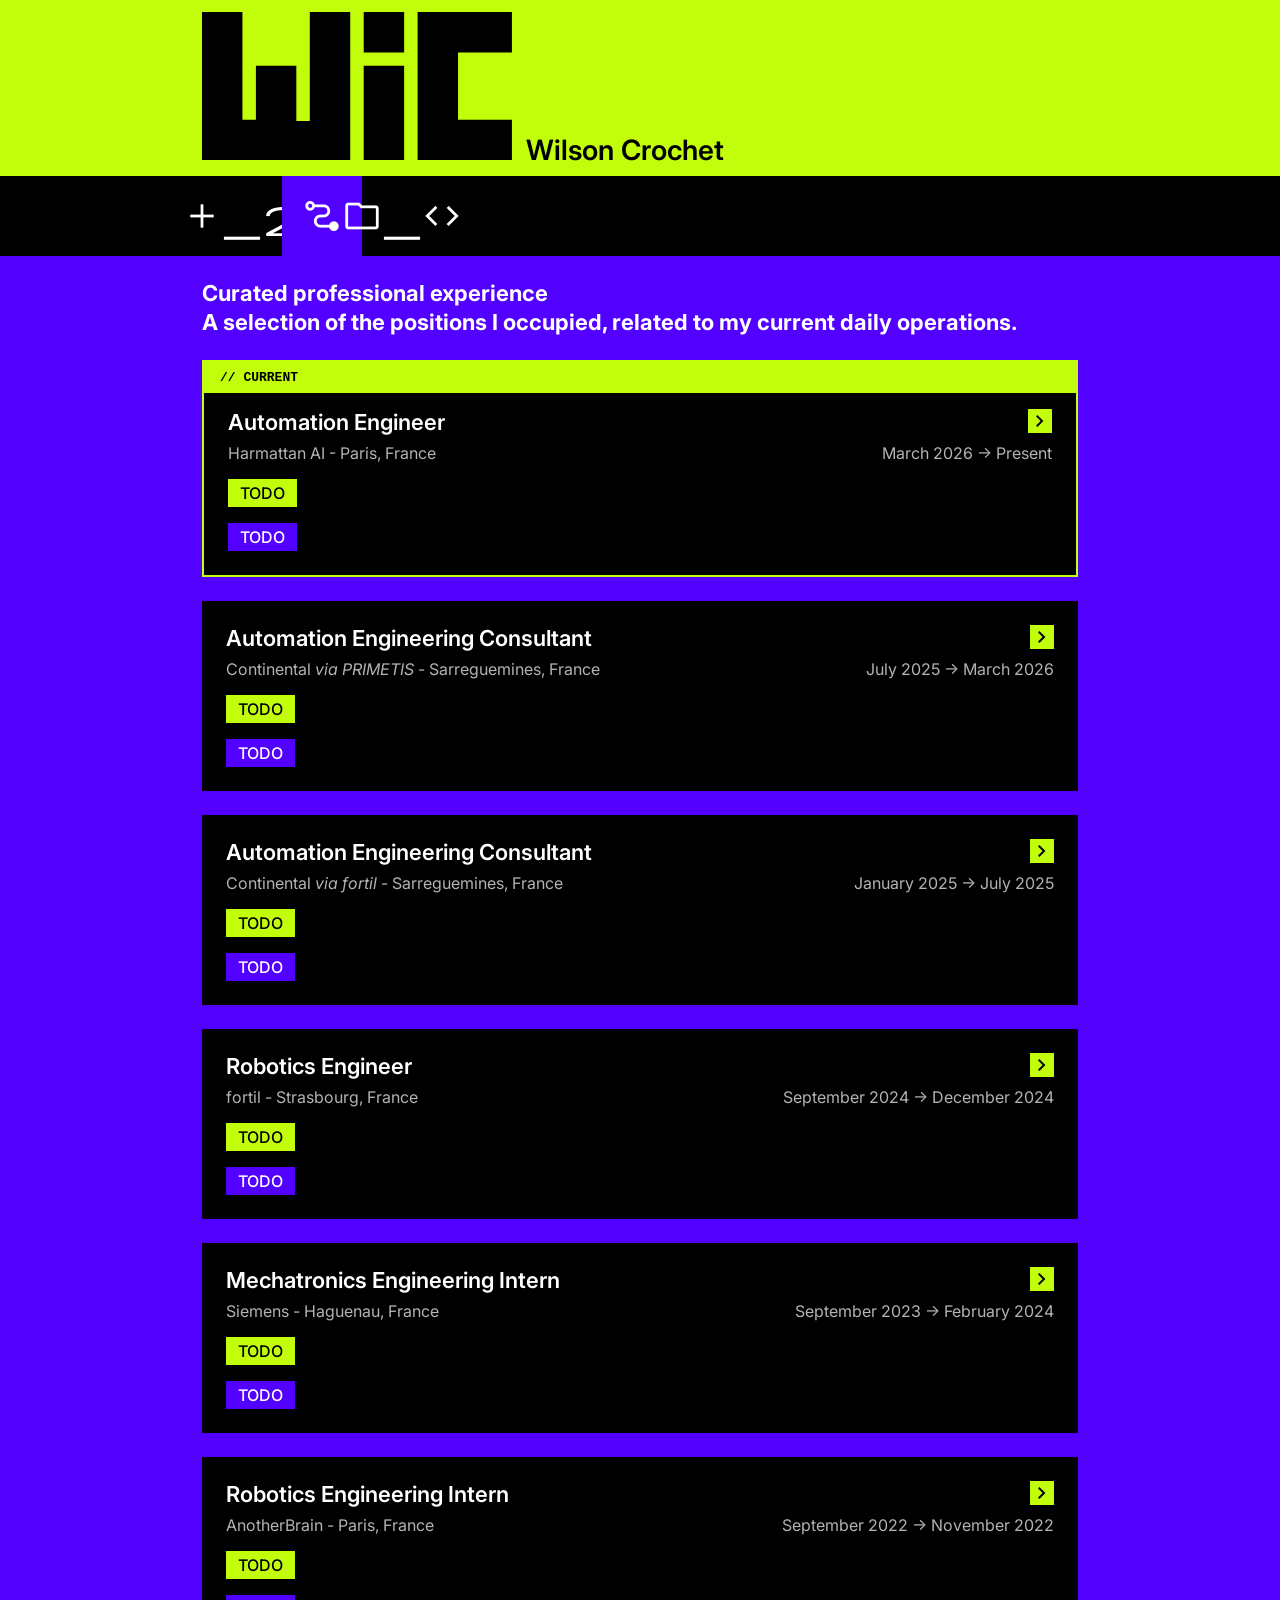
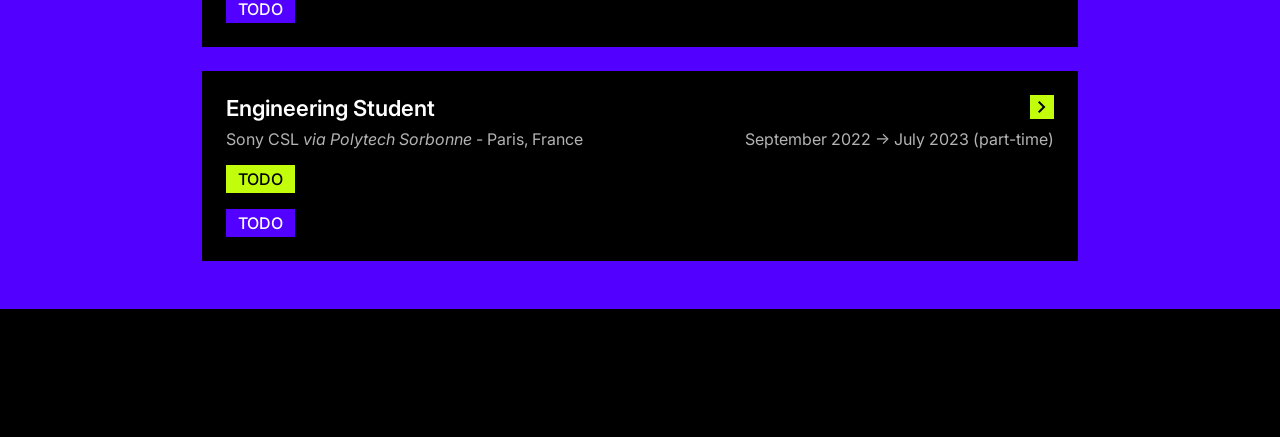
==== experience.html @ 0f0905fe "added skills/techs distinction in job element" ====
<!doctype html>
<html lang="en">
    <head>
        <meta charset="UTF-8" />
        <title>Wilson Crochet - Experience</title>
        <link rel="stylesheet" href="style.css" />
        <meta name="viewport" content="width=device-width, initial-scale=1" />

        <!-- fonts -->
        <link rel="preconnect" href="https://fonts.googleapis.com" />
        <link rel="preconnect" href="https://fonts.gstatic.com" crossorigin />
        <link
            href="https://fonts.googleapis.com/css2?family=Inter:ital,opsz,wght@0,14..32,100..900;1,14..32,100..900&family=Istok+Web:ital,wght@0,400;0,700;1,400;1,700&family=Work+Sans:wght@100..900&display=swap"
            rel="stylesheet"
        />
        <!-- icons -->
        <link
            href="https://fonts.googleapis.com/css2?family=Material+Symbols+Outlined&icon_names=add_2,chevron_right,conversion_path,folder_code&display=block"
            rel="stylesheet"
        />
    </head>

    <body>
        <header>
            <div class="inner">
                <img class="logo" src="rsrc/logo.svg" />
                <span>Wilson Crochet</span>
            </div>
        </header>

        <nav>
            <div class="inner">
                <a href="main.html" title="Homepage">
                    <span class="material-symbols-outlined size-40">
                        add_2
                    </span>
                </a>
                <a href="experience.html" title="Experience" id="selected">
                    <span class="material-symbols-outlined size-40">
                        conversion_path
                    </span>
                </a>
                <a href="projects.html" title="Projects">
                    <span class="material-symbols-outlined size-40">
                        folder_code
                    </span>
                </a>
            </div>
        </nav>

        <main>
            <div class="inner">
                <h1>Curated professional experience</h1>
                <p id="subintro">
                    <b>
                        A selection of the positions I occupied, related to my current daily operations.
                    </b>
                </p>

                <div class="jobelement-container" id="current">
                    <div class="jobelement-current">// CURRENT</div>
                    <div class="jobelement-header">
                        <div class="jobelement-title">Automation Engineer</div>
                        <div class="jobelement-button"><span class="material-symbols-outlined">chevron_right</span></div>
                        <div class="jobelement-company">Harmattan AI - Paris, France</div>
                        <div class="jobelement-dates">March 2026 → Present</div>
                    </div>
                    <div class="jobelement-skills">
                        <span class="jobelement-skill">TODO</span>
                    </div>
                    <div class="jobelement-techs">
                        <span class="jobelement-tech">TODO</span>
                    </div>
                </div>

                <div class="jobelement-container">
                    <div class="jobelement-header">
                        <div class="jobelement-title">Automation Engineering Consultant</div>
                        <div class="jobelement-button"><span class="material-symbols-outlined">chevron_right</span></div>
                        <div class="jobelement-company">Continental <i>via PRIMETIS</i> - Sarreguemines, France</div>
                        <div class="jobelement-dates">July 2025 → March 2026</div>

                    </div>
                    <div class="jobelement-skills">
                        <span class="jobelement-skill">TODO</span>
                    </div>
                    <div class="jobelement-techs">
                        <span class="jobelement-tech">TODO</span>
                    </div>
                </div>

                <div class="jobelement-container">
                    <div class="jobelement-header">
                        <div class="jobelement-title">Automation Engineering Consultant</div>
                        <div class="jobelement-button"><span class="material-symbols-outlined">chevron_right</span></div>
                        <div class="jobelement-company">Continental <i>via fortil</i> - Sarreguemines, France</div>
                        <div class="jobelement-dates">January 2025 → July 2025</div>
                    </div>
                    <div class="jobelement-skills">
                        <span class="jobelement-skill">TODO</span>
                    </div>
                    <div class="jobelement-techs">
                        <span class="jobelement-tech">TODO</span>
                    </div>
                </div>

                <div class="jobelement-container">
                    <div class="jobelement-header">
                        <div class="jobelement-title">Robotics Engineer</div>
                        <div class="jobelement-button"><span class="material-symbols-outlined">chevron_right</span></div>
                        <div class="jobelement-company">fortil - Strasbourg, France</div>
                        <div class="jobelement-dates">September 2024 → December 2024</div>
                    </div>
                    <div class="jobelement-skills">
                        <span class="jobelement-skill">TODO</span>
                    </div>
                    <div class="jobelement-techs">
                        <span class="jobelement-tech">TODO</span>
                    </div>
                </div>

                <div class="jobelement-container">
                    <div class="jobelement-header">
                        <div class="jobelement-title">Mechatronics Engineering Intern</div>
                        <div class="jobelement-button"><span class="material-symbols-outlined">chevron_right</span></div>
                        <div class="jobelement-company">Siemens - Haguenau, France</div>
                        <div class="jobelement-dates">September 2023 → February 2024</div>
                    </div>
                    <div class="jobelement-skills">
                        <span class="jobelement-skill">TODO</span>
                    </div>
                    <div class="jobelement-techs">
                        <span class="jobelement-tech">TODO</span>
                    </div>
                </div>

                <div class="jobelement-container">
                    <div class="jobelement-header">
                        <div class="jobelement-title">Robotics Engineering Intern</div>
                        <div class="jobelement-button"><span class="material-symbols-outlined">chevron_right</span></div>
                        <div class="jobelement-company">AnotherBrain - Paris, France</div>
                        <div class="jobelement-dates">September 2022 → November 2022</div>
                    </div>
                    <div class="jobelement-skills">
                        <span class="jobelement-skill">TODO</span>
                    </div>
                    <div class="jobelement-techs">
                        <span class="jobelement-tech">TODO</span>
                    </div>
                </div>

                <div class="jobelement-container">
                    <div class="jobelement-header">
                        <div class="jobelement-title">Engineering Student</div>
                        <div class="jobelement-button"><span class="material-symbols-outlined">chevron_right</span></div>
                        <div class="jobelement-company">Sony CSL <i>via Polytech Sorbonne</i> - Paris, France</div>
                        <div class="jobelement-dates">September 2022 → July 2023 (part-time)</div>
                    </div>
                    <div class="jobelement-skills">
                        <span class="jobelement-skill">TODO</span>
                    </div>
                    <div class="jobelement-techs">
                        <span class="jobelement-tech">TODO</span>
                    </div>
                </div>
            </div>
        </main>

        <footer>
            <div class="inner"></div>
        </footer>
    </body>
</html>
---- style.css ----
/* global */
:root {
    --primary-color: #c2fe0c;
    --secondary-color: #5200ff;

    --white: #ffffff;
    --black: #000000;

    --cutoff: 900px;
}

* {
    margin: 0;
    padding: 0;
    box-sizing: border-box;
}

.page {
    max-width: var(--cutoff);
    margin: 0 auto;
    display: flex;
    flex-direction: column;
}

body {
    font-family: "Inter", "Work Sans";
    background: var(--black);
    color: var(--white);
}

/* header */
header {
    background: var(--primary-color);
    color: var(--black);
    width: 100%;
    margin: 0;
}

header .inner {
    max-width: var(--cutoff);
    margin: 0 auto;
    padding: 12px 12px;
    text-align: left;

    line-height: 1;
}

header .logo {
    max-width: clamp(320px, 10vw, 720px);
    height: auto;
    padding-right: 10px;
}

header span {
    font-family: "Inter", "Work Sans";
    font-size: 28px;
    font-weight: 600;

    line-height: 1;
}

/* navbar */
nav {
    background: var(--black);
    color: var(--white);
    width: 100%;
    margin: 0;
    font-size: 0px;
}

nav .inner {
    max-width: var(--cutoff);
    height: 80px;
    margin: 0 auto;
    padding-left: 12px;
    text-align: left;
}

nav a {
    height: 80px;
    width: 80px;
    margin: 0px;
    display: inline-flex;
    justify-content: center;
    align-items: center;

    color: var(--white);
    background-color: var(--black);

    border-width: 0px;
    border-radius: 0px;
    text-decoration: none;
}

nav a:hover {
    color: var(--black);
    background-color: var(--primary-color);
}

nav #selected {
    background-color: var(--secondary-color);
}

nav span.size-40 {
    font-size: 40px;
    font-variation-settings: "OPSZ" 40;
}

/* main content */
main {
    background: var(--secondary-color);

    flex: 1;
}

main .inner {
    max-width: var(--cutoff);
    margin: 0 auto;
    padding: 12px 12px 24px;
    text-align: left;
}

main h1 {
    font-size: 22px;
    margin-top: 12px;
    margin-bottom: 0px;
}

#subintro {
    font-size: 22px;
    font-weight: 300;
    line-height: 1.2;
    margin-bottom: 24px;
}

main p {
    line-height: 1.4;
    text-align: justify;
    margin-top: 3px;
    margin-bottom: 3px;
}

/* job element */
.jobelement-current {
    display: none;
    background-color: var(--primary-color);
    color: var(--black);
    padding: 0.5rem 1rem;
    font-family: monospace;
    text-align: left;
    width: calc(100% + 3rem);
    margin: -1.5rem -1.5rem 1rem -1.5rem;
}

#current .jobelement-current {
    font-weight: 600;
    display: block;
}

.jobelement-container {
    display: flex;
    flex-direction: column;
    padding: 1.5rem;
    background: var(--black);
    margin-bottom: 1.5rem;
}

.jobelement-header {
    display: grid;
    grid-template-columns: 1fr auto;
    gap: 0.5rem 1rem;
    margin-bottom: 1rem;
}

#current {
    border: 2px solid var(--primary-color);
}

.jobelement-title {
    grid-column: 1;
    grid-row: 1;
}

.jobelement-button {
    grid-column: 2;
    grid-row: 1;
}

.jobelement-company {
    grid-column: 1;
    grid-row: 2;
}

.jobelement-dates {
    grid-column: 2;
    grid-row: 2;
    text-align: right;
}

.jobelement-button {
    background-color: var(--primary-color);
    color: var(--black);
    width: 24px;
    height: 24px;
    display: flex;
    align-items: center;
    justify-content: center;
    justify-self: end;
}

.jobelement-button .material-symbols-outlined {
    font-size: 24px;
    font-variation-settings: "OPSZ" 24;
    line-height: 24px;
}

.jobelement-title {
    font-size: 22px;
    font-weight: 600;
    color: var(--white);
}

.jobelement-company {
    color: rgba(255, 255, 255, 0.7);
}

.jobelement-dates {
    color: rgba(255, 255, 255, 0.7);
    text-align: right;
}

.jobelement-description {
    line-height: 1.5;
    color: var(--white);
    margin-bottom: 1rem;
}

.jobelement-skills {
    display: flex;
    flex-wrap: wrap;
    gap: 0.5rem;
    margin-bottom: 1rem;
}

.jobelement-skill {
    background-color: var(--primary-color);
    color: var(--black);
    padding: 0.25rem 0.75rem;
    font-weight: 500;
}

.jobelement-techs {
    display: flex;
    flex-wrap: wrap;
    gap: 0.5rem;
}

.jobelement-tech {
    background-color: var(--secondary-color);
    color: var(--white);
    padding: 0.25rem 0.75rem;
    font-weight: 500;
}

/* footer */
footer {
    background: var(--black);
    width: 100%;
    margin: 0;
    padding: 24px;
}

footer .inner {
    max-width: var(--cutoff);
    margin: 0 auto;
    padding: 40px 24px;
}
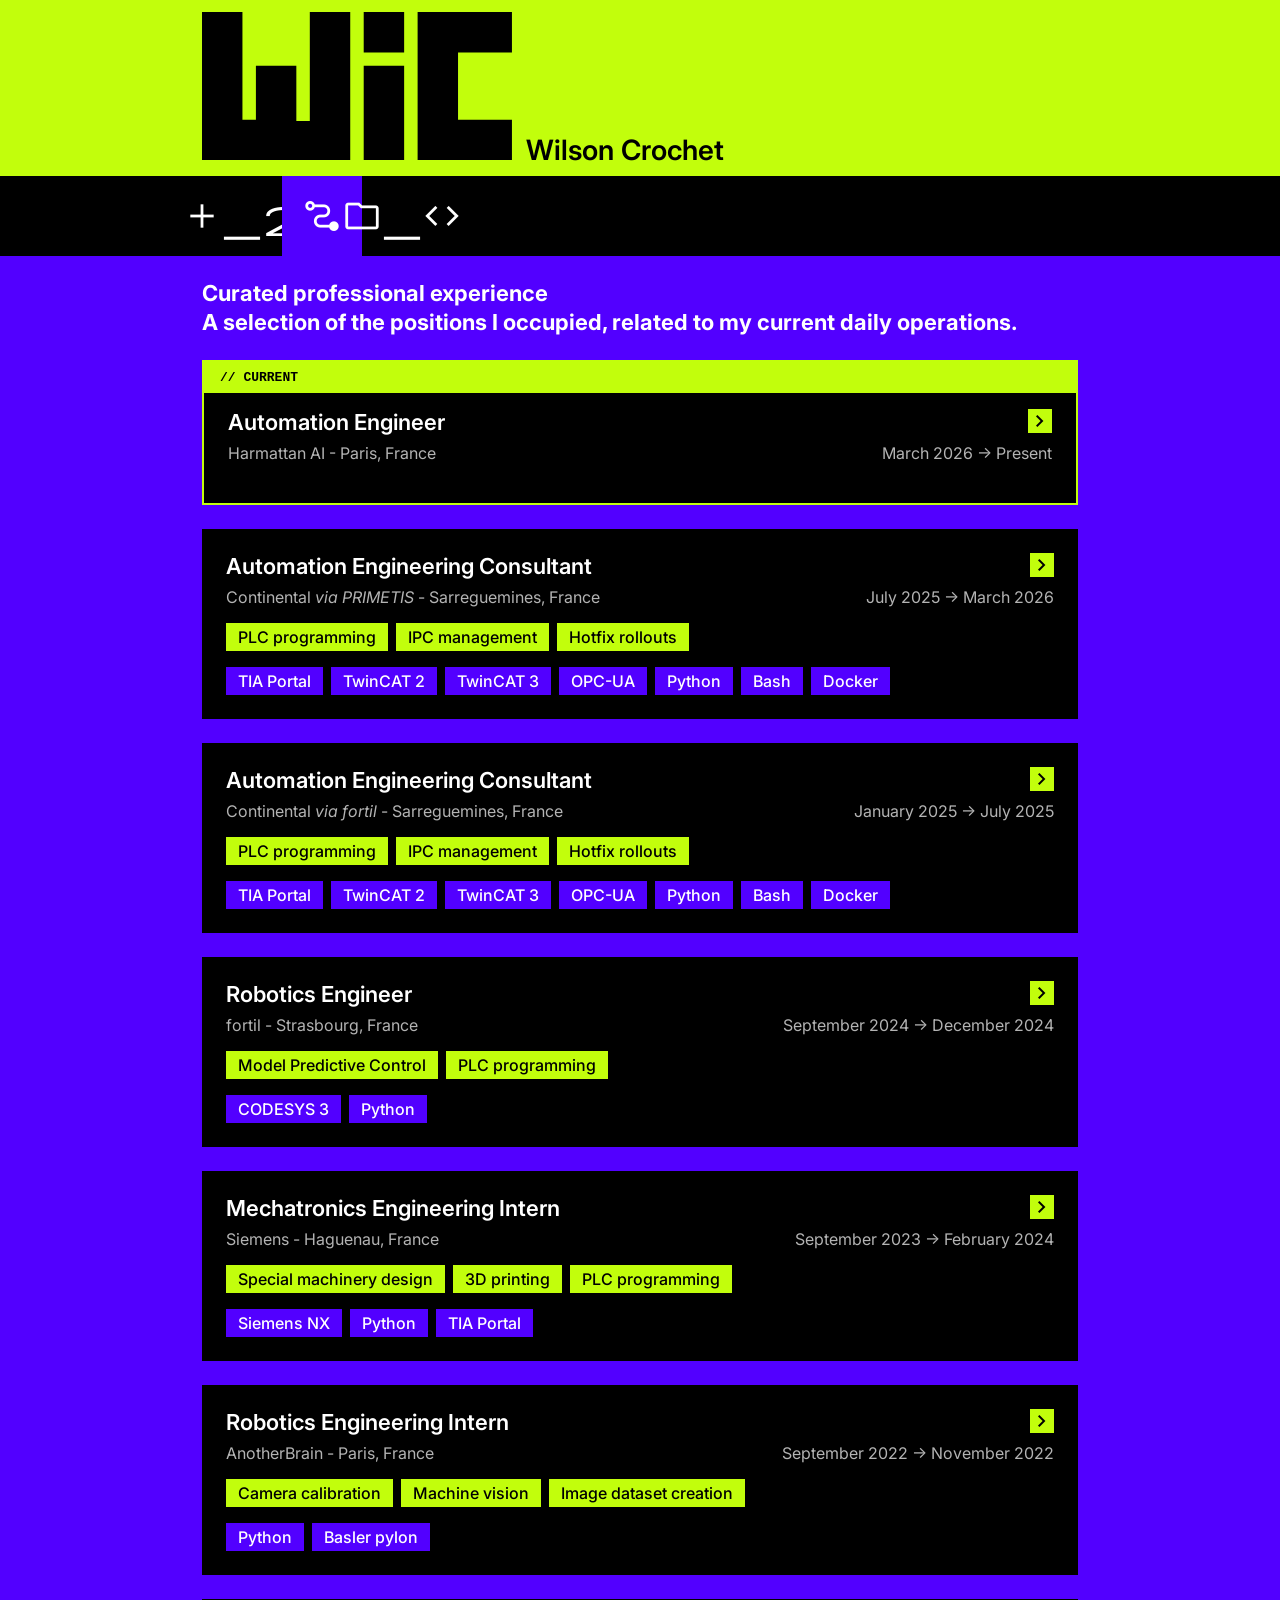
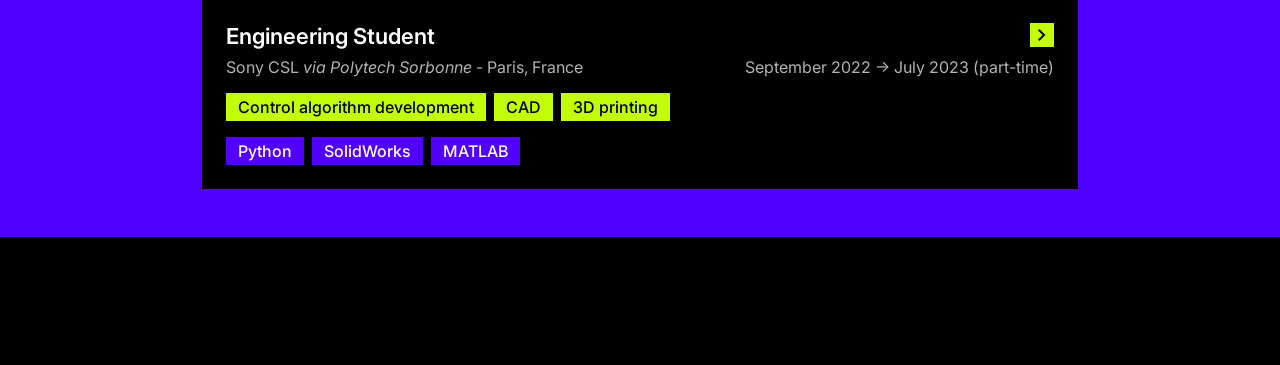
==== commit b325235d: "update experience section" ====
--- a/experience.html
+++ b/experience.html
@@ -65,12 +65,6 @@
                         <div class="jobelement-company">Harmattan AI - Paris, France</div>
                         <div class="jobelement-dates">March 2026 → Present</div>
                     </div>
-                    <div class="jobelement-skills">
-                        <span class="jobelement-skill">TODO</span>
-                    </div>
-                    <div class="jobelement-techs">
-                        <span class="jobelement-tech">TODO</span>
-                    </div>
                 </div>
 
                 <div class="jobelement-container">
@@ -82,10 +76,18 @@
 
                     </div>
                     <div class="jobelement-skills">
-                        <span class="jobelement-skill">TODO</span>
+                        <span class="jobelement-skill">PLC programming</span>
+                        <span class="jobelement-skill">IPC management</span>
+                        <span class="jobelement-skill">Hotfix rollouts</span>
                     </div>
                     <div class="jobelement-techs">
-                        <span class="jobelement-tech">TODO</span>
+                        <span class="jobelement-tech">TIA Portal</span>
+                        <span class="jobelement-tech">TwinCAT 2</span>
+                        <span class="jobelement-tech">TwinCAT 3</span>
+                        <span class="jobelement-tech">OPC-UA</span>
+                        <span class="jobelement-tech">Python</span>
+                        <span class="jobelement-tech">Bash</span>
+                        <span class="jobelement-tech">Docker</span>
                     </div>
                 </div>
 
@@ -97,10 +99,18 @@
                         <div class="jobelement-dates">January 2025 → July 2025</div>
                     </div>
                     <div class="jobelement-skills">
-                        <span class="jobelement-skill">TODO</span>
+                        <span class="jobelement-skill">PLC programming</span>
+                        <span class="jobelement-skill">IPC management</span>
+                        <span class="jobelement-skill">Hotfix rollouts</span>
                     </div>
                     <div class="jobelement-techs">
-                        <span class="jobelement-tech">TODO</span>
+                        <span class="jobelement-tech">TIA Portal</span>
+                        <span class="jobelement-tech">TwinCAT 2</span>
+                        <span class="jobelement-tech">TwinCAT 3</span>
+                        <span class="jobelement-tech">OPC-UA</span>
+                        <span class="jobelement-tech">Python</span>
+                        <span class="jobelement-tech">Bash</span>
+                        <span class="jobelement-tech">Docker</span>
                     </div>
                 </div>
 
@@ -112,10 +122,12 @@
                         <div class="jobelement-dates">September 2024 → December 2024</div>
                     </div>
                     <div class="jobelement-skills">
-                        <span class="jobelement-skill">TODO</span>
+                        <span class="jobelement-skill">Model Predictive Control</span>
+                        <span class="jobelement-skill">PLC programming</span>
                     </div>
                     <div class="jobelement-techs">
-                        <span class="jobelement-tech">TODO</span>
+                        <span class="jobelement-tech">CODESYS 3</span>
+                        <span class="jobelement-tech">Python</span>
                     </div>
                 </div>
 
@@ -127,10 +139,14 @@
                         <div class="jobelement-dates">September 2023 → February 2024</div>
                     </div>
                     <div class="jobelement-skills">
-                        <span class="jobelement-skill">TODO</span>
+                        <span class="jobelement-skill">Special machinery design</span>
+                        <span class="jobelement-skill">3D printing</span>
+                        <span class="jobelement-skill">PLC programming</span>
                     </div>
                     <div class="jobelement-techs">
-                        <span class="jobelement-tech">TODO</span>
+                        <span class="jobelement-tech">Siemens NX</span>
+                        <span class="jobelement-tech">Python</span>
+                        <span class="jobelement-tech">TIA Portal</span>
                     </div>
                 </div>
 
@@ -142,10 +158,13 @@
                         <div class="jobelement-dates">September 2022 → November 2022</div>
                     </div>
                     <div class="jobelement-skills">
-                        <span class="jobelement-skill">TODO</span>
+                        <span class="jobelement-skill">Camera calibration</span>
+                        <span class="jobelement-skill">Machine vision</span>
+                        <span class="jobelement-skill">Image dataset creation</span>
                     </div>
                     <div class="jobelement-techs">
-                        <span class="jobelement-tech">TODO</span>
+                        <span class="jobelement-tech">Python</span>
+                        <span class="jobelement-tech">Basler pylon</span>
                     </div>
                 </div>
 
@@ -157,10 +176,14 @@
                         <div class="jobelement-dates">September 2022 → July 2023 (part-time)</div>
                     </div>
                     <div class="jobelement-skills">
-                        <span class="jobelement-skill">TODO</span>
+                        <span class="jobelement-skill">Control algorithm development</span>
+                        <span class="jobelement-skill">CAD</span>
+                        <span class="jobelement-skill">3D printing</span>
                     </div>
                     <div class="jobelement-techs">
-                        <span class="jobelement-tech">TODO</span>
+                        <span class="jobelement-tech">Python</span>
+                        <span class="jobelement-tech">SolidWorks</span>
+                        <span class="jobelement-tech">MATLAB</span>
                     </div>
                 </div>
             </div>
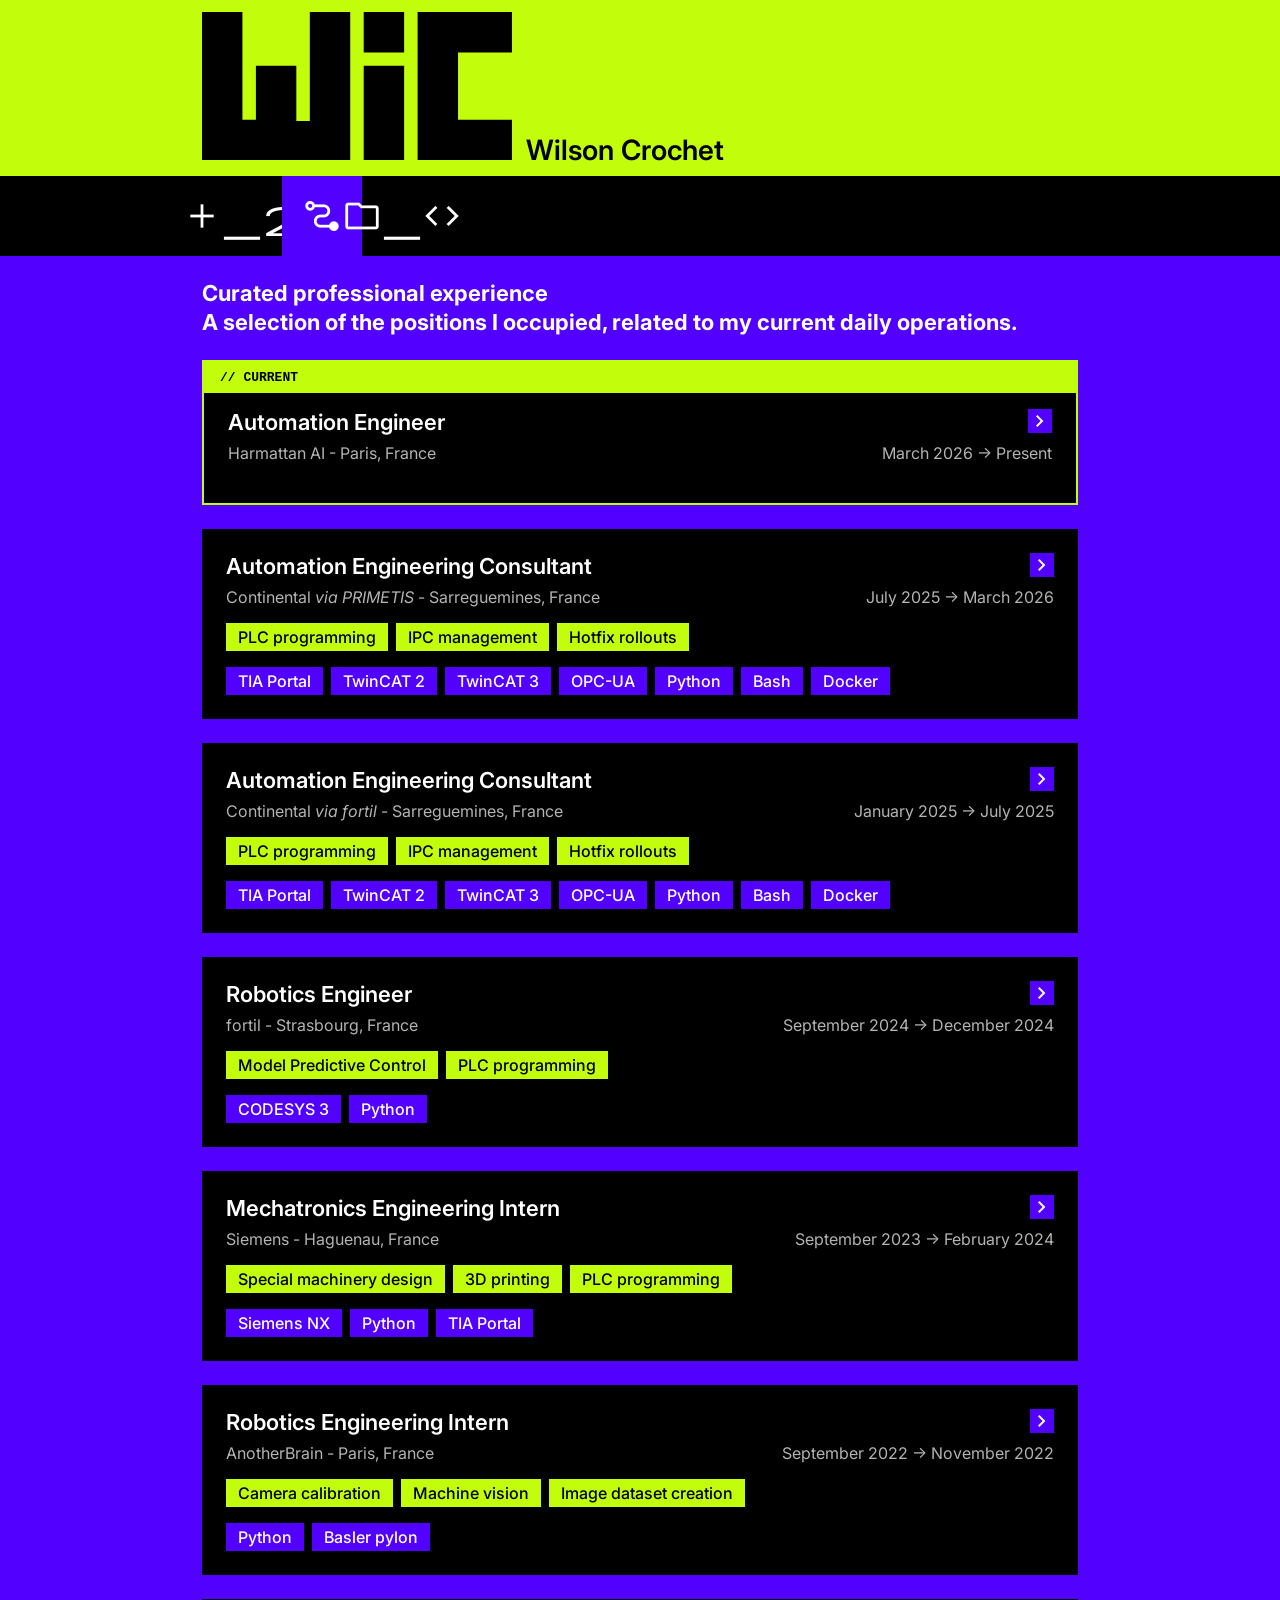
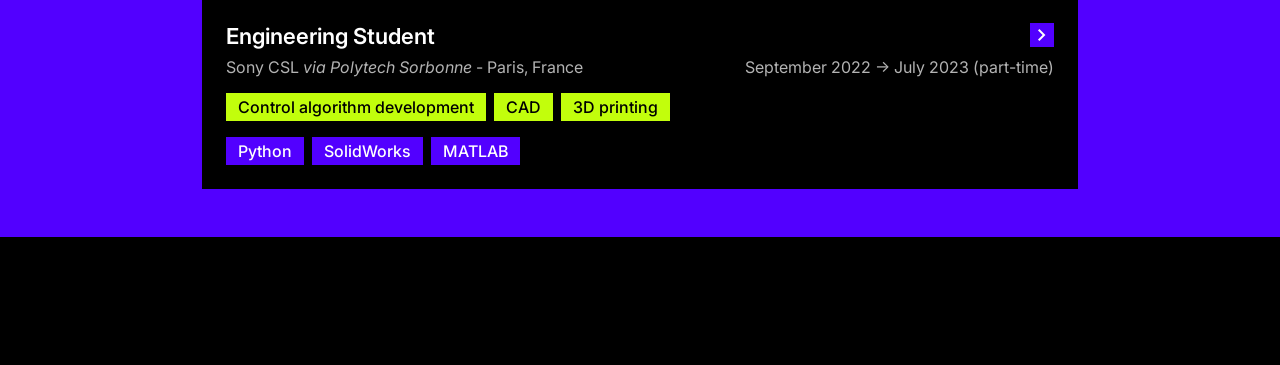
==== commit f36520fe: "update job description contents" ====
--- a/experience.html
+++ b/experience.html
@@ -4,6 +4,7 @@
         <meta charset="UTF-8" />
         <title>Wilson Crochet - Experience</title>
         <link rel="stylesheet" href="style.css" />
+        <script src="script.js" defer></script>
         <meta name="viewport" content="width=device-width, initial-scale=1" />
 
         <!-- fonts -->
@@ -65,6 +66,22 @@
                         <div class="jobelement-company">Harmattan AI - Paris, France</div>
                         <div class="jobelement-dates">March 2026 → Present</div>
                     </div>
+                    <div class="jobelement-modal">
+                        <div class="jobelement-modal-content">
+                            <div class="jobelement-modal-top">
+                                <span>AUTOMATION ENGINEER @ HARMATTAN AI + 2026.03.02 -> UNDEFINED + 48.868160247802734, 2.3436007499694824</span>
+                            </div>
+                            <div class="jobelement-modal-main">
+                                <div class="confidential-label">CONFIDENTIAL</div>
+                                <div class="jobelement-modal-text">
+                                    <pre></pre>
+                                </div>
+                            </div>
+                            <div class="jobelement-modal-bottom">
+                                <span>AUTOMATION ENGINEER @ HARMATTAN AI + 2026.03.02 -> UNDEFINED + 48.868160247802734, 2.3436007499694824</span>
+                            </div>
+                        </div>
+                    </div>
                 </div>
 
                 <div class="jobelement-container">
@@ -73,7 +90,6 @@
                         <div class="jobelement-button"><span class="material-symbols-outlined">chevron_right</span></div>
                         <div class="jobelement-company">Continental <i>via PRIMETIS</i> - Sarreguemines, France</div>
                         <div class="jobelement-dates">July 2025 → March 2026</div>
-
                     </div>
                     <div class="jobelement-skills">
                         <span class="jobelement-skill">PLC programming</span>
@@ -89,6 +105,40 @@
                         <span class="jobelement-tech">Bash</span>
                         <span class="jobelement-tech">Docker</span>
                     </div>
+                    <div class="jobelement-modal">
+                        <div class="jobelement-modal-content">
+                            <div class="jobelement-modal-top">
+                                <span>AUTOMATION ENGINEERING CONSULTANT @ CONTINENTAL + 2025.01.06 -> 2026.02.15 + 49.1094836, 7.0708865</span>
+                            </div>
+                            <div class="jobelement-modal-main">
+                                <div class="jobelement-modal-text">
+                                    <pre>
+<b>Company:</b>     Continental France <i>via PRIMETIS</i>
+<b>Position:</b>    Automation Engineering Consultant
+<b>Team:</b>        7-person team (including 1 manager)
+<b>Tenure:</b>      8 months
+
+- Development of PLC hotfixes & deployment in production across hundreds of curing presses.
+    - Synchronization with production operators & line managers for hotfix rollouts.
+
+- Enhancements of the curing presses PLC software to include new functionalities and quality of life changes for manufacturing staff.
+    - Synchronization with HQ for the implementation of desired functionalities.
+    - Active listening to the production operators and quality team for the development of actionnable enhancements on the shop floor.
+
+- Deployment & maintenance of edge computing solutions across the curing presses fleet, ensuring undisrupted manufacturing operations.
+    - Synchronization with production operators, line managers, and IT team for hardware commissioning.
+    - Training of the maintenance team on the edge computing devices, both hardware and software.
+
+- Monitoring of process data from the curing presses fleet, detection of anomalies to pinpoint and develop the affected software hotfixes.
+    - Synchronization with quality team for issue detection & troubleshooting on a proprietary quality control solution.
+                                    </pre>
+                                </div>
+                            </div>
+                            <div class="jobelement-modal-bottom">
+                                <span>AUTOMATION ENGINEERING CONSULTANT @ CONTINENTAL + 2025.01.06 -> 2026.02.15 + 49.1094836, 7.0708865</span>
+                            </div>
+                        </div>
+                    </div>
                 </div>
 
                 <div class="jobelement-container">
@@ -112,6 +162,40 @@
                         <span class="jobelement-tech">Bash</span>
                         <span class="jobelement-tech">Docker</span>
                     </div>
+                    <div class="jobelement-modal">
+                        <div class="jobelement-modal-content">
+                            <div class="jobelement-modal-top">
+                                <span>AUTOMATION ENGINEERING CONSULTANT @ CONTINENTAL + 2025.01.06 -> 2026.02.15 + 49.1094836, 7.0708865</span>
+                            </div>
+                            <div class="jobelement-modal-main">
+                                <div class="jobelement-modal-text">
+                                    <pre>
+<b>Company:</b>     Continental France <i>via fortil</i>
+<b>Position:</b>    Automation Engineering Consultant
+<b>Team:</b>        7-person team (including 1 manager)
+<b>Tenure:</b>      7 months
+
+- Development of PLC hotfixes & deployment in production across hundreds of curing presses.
+    - Synchronization with production operators & line managers for hotfix rollouts.
+
+- Enhancements of the curing presses PLC software to include new functionalities and quality of life changes for manufacturing staff.
+    - Synchronization with HQ for the implementation of desired functionalities.
+    - Active listening to the production operators and quality team for the development of actionnable enhancements on the shop floor.
+
+- Deployment & maintenance of edge computing solutions across the curing presses fleet, ensuring undisrupted manufacturing operations.
+    - Synchronization with production operators, line managers, and IT team for hardware commissioning.
+    - Training of the maintenance team on the edge computing devices, both hardware and software.
+
+- Monitoring of process data from the curing presses fleet, detection of anomalies to pinpoint and develop the affected software hotfixes.
+    - Synchronization with quality team for issue detection & troubleshooting on a proprietary quality control solution.
+                                    </pre>
+                                </div>
+                            </div>
+                            <div class="jobelement-modal-bottom">
+                                <span>AUTOMATION ENGINEERING CONSULTANT @ CONTINENTAL + 2025.01.06 -> 2026.02.15 + 49.1094836, 7.0708865</span>
+                            </div>
+                        </div>
+                    </div>
                 </div>
 
                 <div class="jobelement-container">
@@ -128,6 +212,30 @@
                     <div class="jobelement-techs">
                         <span class="jobelement-tech">CODESYS 3</span>
                         <span class="jobelement-tech">Python</span>
+                    </div>
+                    <div class="jobelement-modal">
+                        <div class="jobelement-modal-content">
+                            <div class="jobelement-modal-top">
+                                <span>AUTOMATION ENGINEERING CONSULTANT @ FORTIL + 2024.09.02 -> 2024.12.27 + 48.584614, 7.7507127</span>
+                            </div>
+                            <div class="jobelement-modal-main">
+                                <div class="jobelement-modal-text">
+                                    <pre>
+<b>Company:</b>     fortil
+<b>Position:</b>    Robotics Engineer
+<b>Team:</b>        1-person team
+<b>Tenure:</b>      4 months
+
+- Development of a control algorithm based on Model Predictive Control on a PLC-based test bench.
+    - 1.1x global performance increase achieved compared to conventional control algorithms.
+    - Authored technical and training documentation related to this project.
+                                    </pre>
+                                </div>
+                            </div>
+                            <div class="jobelement-modal-bottom">
+                                <span>AUTOMATION ENGINEERING CONSULTANT @ FORTIL + 2024.09.02 -> 2024.12.27 + 48.584614, 7.7507127</span>
+                            </div>
+                        </div>
                     </div>
                 </div>
 
@@ -148,6 +256,39 @@
                         <span class="jobelement-tech">Python</span>
                         <span class="jobelement-tech">TIA Portal</span>
                     </div>
+                    <div class="jobelement-modal">
+                        <div class="jobelement-modal-content">
+                            <div class="jobelement-modal-top">
+                                <span>MECHATRONICS ENGINEERING INTERN @ SIEMENS + 2023.09.04 -> 2024.02.29 + 48.8387397, 7.8318155</span>
+                            </div>
+                            <div class="jobelement-modal-main">
+                                <div class="jobelement-modal-text">
+                                    <pre>
+<b>Company:</b>     Siemens
+<b>Position:</b>    Mechatronics Engineering Intern
+<b>Team:</b>        6-person team (including 1 manager)
+<b>Tenure:</b>      6 months
+
+- Mechanical design of a radar measuring device test bench.
+    - Workpiece carrier and jig design using additive manufacturing technologies.
+    - Focus on ergonomics for operators.
+
+- Mechanical design of a shock-resistant housing for a flow meter airtightness test bench.
+    - Mechanical impact analysis using simulation tools.
+    - Iterative design based on analysis results.
+
+- Qualification of a special-purpose machine solution for automated flange machining on flow meters.
+    - Needs definition meetings and analysis with the customer, the production team.
+    - Preliminary studies and state-of-the-art analysis.
+    - Machine specifications.
+                                    </pre>
+                                </div>
+                            </div>
+                            <div class="jobelement-modal-bottom">
+                                <span>MECHATRONICS ENGINEERING INTERN @ SIEMENS + 2023.09.04 -> 2024.02.29 + 48.8387397, 7.8318155</span>
+                            </div>
+                        </div>
+                    </div>
                 </div>
 
                 <div class="jobelement-container">
@@ -166,6 +307,33 @@
                         <span class="jobelement-tech">Python</span>
                         <span class="jobelement-tech">Basler pylon</span>
                     </div>
+                    <div class="jobelement-modal">
+                        <div class="jobelement-modal-content">
+                            <div class="jobelement-modal-top">
+                                <span>ROBOTICS ENGINEERING INTERN @ ANOTHERBRAIN + 2022.09.05 -> 2022.11.25 + 48.87311553955078, 2.310023307800293</span>
+                            </div>
+                            <div class="jobelement-modal-main">
+                                <div class="jobelement-modal-text">
+                                    <pre>
+<b>Company:</b>     AnotherBrain
+<b>Position:</b>    Robotics Engineering Intern
+<b>Team:</b>        2-person team (including 1 manager)
+<b>Tenure:</b>      3 months
+
+- In-house color calibration algorithm development.
+    - Research papers analysis to define the algorithm.
+    - Implementation of that algorithm in the manufacturing process of the AI-assisted quality control solution of the company.
+
+- Dataset protocol creation & execution.
+    - Analysis of the impact of lighting on the quality control AI model's results.
+                                    </pre>
+                                </div>
+                            </div>
+                            <div class="jobelement-modal-bottom">
+                                <span>ROBOTICS ENGINEERING INTERN @ ANOTHERBRAIN + 2022.09.05 -> 2022.11.25 + 48.87311553955078, 2.310023307800293</span>
+                            </div>
+                        </div>
+                    </div>
                 </div>
 
                 <div class="jobelement-container">
@@ -184,6 +352,30 @@
                         <span class="jobelement-tech">Python</span>
                         <span class="jobelement-tech">SolidWorks</span>
                         <span class="jobelement-tech">MATLAB</span>
+                    </div>
+                    <div class="jobelement-modal">
+                        <div class="jobelement-modal-content">
+                            <div class="jobelement-modal-top">
+                                <span>ENGINEERING STUDENT @ SONY_CSL + 2021.09.06 -> 2022.06.24 + 48.8465576171875,2.3515963554382324</span>
+                            </div>
+                            <div class="jobelement-modal-main">
+                                <div class="jobelement-modal-text">
+                                    <pre>
+<b>Company:</b>     Sony CSL
+<b>Position:</b>    Engineering Student
+<b>Team:</b>        6-person team (including 2 managers)
+<b>Tenure:</b>      10 months <i>(1 day per week, excluding academic vacations)</i>
+
+- Development and calibration of a motorized weeder arm.
+    - Closed-loop weeder arm depth control achieved by a torque measurement via the drawn current of the weeding arm.
+    - Calibration protocol definition to ensure the correct execution of the control loop.
+                                    </pre>
+                                </div>
+                            </div>
+                            <div class="jobelement-modal-bottom">
+                                <span>ENGINEERING STUDENT @ SONY_CSL + 2021.09.06 -> 2022.06.24 + 48.8465576171875,2.3515963554382324</span>
+                            </div>
+                        </div>
                     </div>
                 </div>
             </div>
--- a/style.css
+++ b/style.css
@@ -198,14 +198,19 @@
 }
 
 .jobelement-button {
-    background-color: var(--primary-color);
-    color: var(--black);
+    background-color: var(--secondary-color);
+    color: var(--white);
     width: 24px;
     height: 24px;
     display: flex;
     align-items: center;
     justify-content: center;
     justify-self: end;
+}
+
+.jobelement-button:hover {
+    background-color: var(--primary-color);
+    color: var(--black);
 }
 
 .jobelement-button .material-symbols-outlined {
@@ -270,6 +275,136 @@
     padding: 24px;
 }
 
+/* modal */
+.jobelement-modal {
+    display: none;
+    position: fixed;
+    top: 0;
+    left: 0;
+    width: 100%;
+    height: 100%;
+    background: rgba(0, 0, 0, 0.95);
+    z-index: 1000;
+    justify-content: center;
+    align-items: center;
+}
+
+.jobelement-modal-content {
+    background: var(--black);
+    width: 90%;
+    max-width: 1000px;
+    height: 80vh;
+    display: flex;
+    flex-direction: column;
+    color: var(--primary-color);
+    overflow: hidden;
+}
+
+.jobelement-modal-top,
+.jobelement-modal-bottom {
+    background: var(--primary-color);
+    color: var(--black);
+    padding: 0.5rem 1rem;
+    overflow: hidden;
+    white-space: nowrap;
+}
+
+#current .jobelement-modal-top,
+#current .jobelement-modal-bottom {
+    background: red;
+}
+
+
+
+.jobelement-modal-top span {
+    display: inline-block;
+    white-space: nowrap;
+    animation: scroll 30s linear infinite;
+
+    font-family: monospace;
+    font-weight: 600;
+}
+
+.jobelement-modal-bottom span {
+    display: inline-block;
+    white-space: nowrap;
+    animation: scroll-reverse 30s linear infinite;
+
+    font-family: monospace;
+    font-weight: 600;
+}
+
+.jobelement-modal-main {
+    flex: 1;
+    overflow: auto;
+    padding: 1rem;
+}
+
+#current .jobelement-modal-main {
+    position: relative;
+    overflow: hidden;
+}
+
+#current .confidential-label {
+    position: absolute;
+    top: 50%;
+    left: 50%;
+    transform: translate(-50%, -50%);
+    background: var(--black);
+    color: red;
+    padding: 0.5rem 1rem;
+    font-family: monospace;
+    z-index: 10;
+    white-space: nowrap;
+}
+
+#current .jobelement-modal-text {
+    height: 100%;
+    width: 100%;
+}
+
+#current .jobelement-modal-text pre {
+    display: block;
+    width: 100%;
+    height: 100%;
+    margin: 0;
+    padding: 0;
+}
+
+.jobelement-modal-text {
+    font-family: monospace;
+}
+
+.jobelement-modal-text pre {
+    margin: 0;
+    white-space: pre-wrap;
+    word-wrap: break-word;
+}
+
+@keyframes scroll {
+    from {
+        transform: translateX(0%);
+    }
+    to {
+        transform: translateX(-50%);
+    }
+}
+
+@keyframes scroll-reverse {
+    from {
+        transform: translateX(-50%);
+    }
+    to {
+        transform: translateX(0%);
+    }
+}
+
+@media (max-width: 899px) {
+    .jobelement-modal {
+        display: none;
+    }
+}
+
 footer .inner {
     max-width: var(--cutoff);
     margin: 0 auto;
